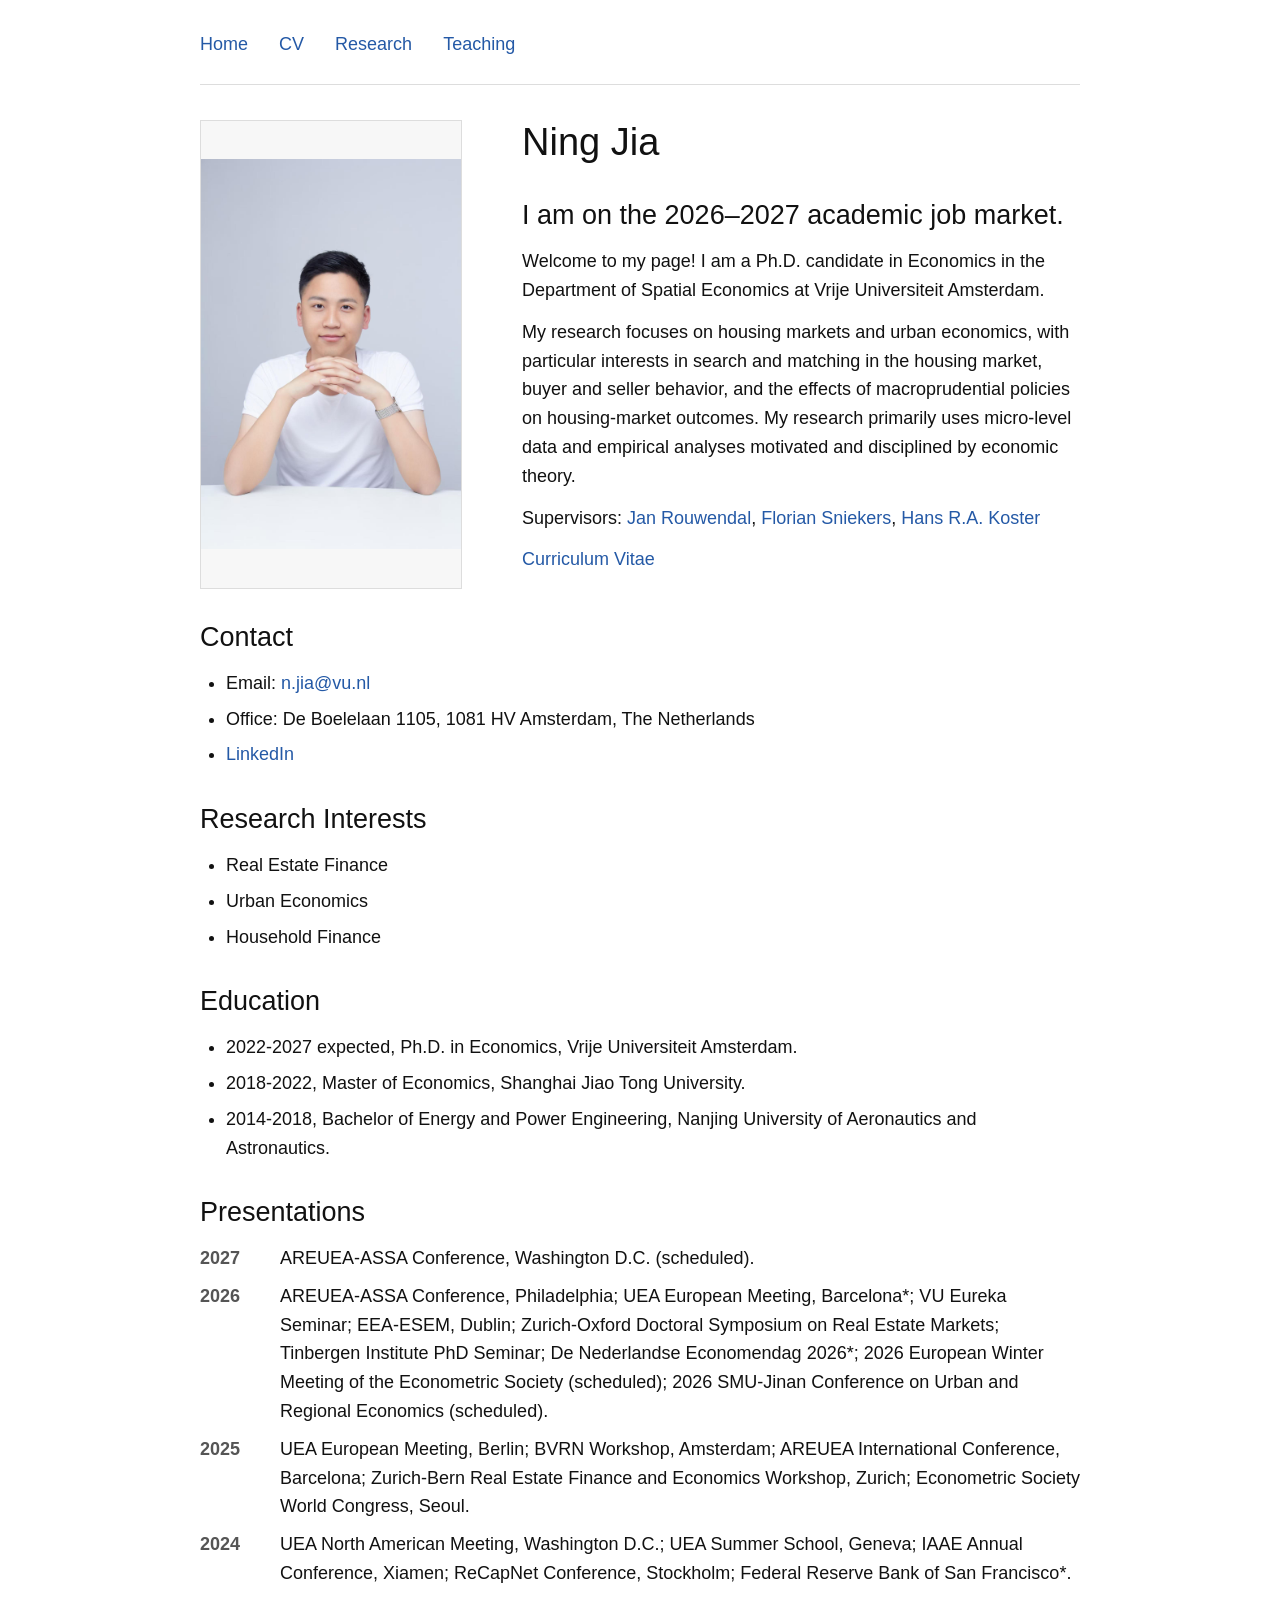
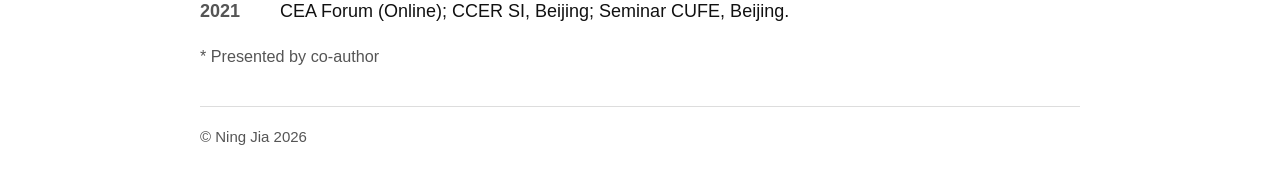
==== index.html @ 7a6d6df1 "Update index.html" ====
<!doctype html>
<html lang="en">
  <head>
    <meta charset="utf-8">
    <meta name="viewport" content="width=device-width, initial-scale=1">
    <title>Home | Ning Jia</title>
    <link rel="stylesheet" href="style.css">
  </head>
  <body>
    <div class="wrapper">
      <nav aria-label="Main navigation">
        <ul>
          <li><a href="index.html">Home</a></li>
          <li><a href="assets/cv.pdf">CV</a></li>
          <li><a href="research.html">Research</a></li>
          <li><a href="teaching.html">Teaching</a></li>
        </ul>
      </nav>
      <hr>

      <main>
        <section class="profile">
          <img class="portrait" src="assets/portrait.jpg" alt="Ning Jia">
          <div>
    <div>
      <h1>Ning Jia</h1>
      <h2>I am on the 2026–2027 academic job market.</h2>
      <p>
        Welcome to my page! I am a Ph.D. candidate in Economics in the
        Department of Spatial Economics at Vrije Universiteit Amsterdam.
      </p>
      <p>
        My research focuses on housing markets and urban economics, with
        particular interests in search and matching in the housing market, buyer and seller
        behavior, and the effects of macroprudential policies on housing-market
        outcomes. My research primarily uses micro-level data and empirical analyses motivated and disciplined by economic theory.
      </p>
            <p>Supervisors: <a href="https://tinbergen.nl/person/1133/jan-rouwendal" target="_blank" rel="noreferrer">Jan Rouwendal</a>,
<a href="https://sites.google.com/site/floriansniekers/" target="_blank" rel="noreferrer">Florian Sniekers</a>,
<a href="https://www.urbaneconomics.nl/" target="_blank" rel="noreferrer">Hans R.A. Koster</a></p>
            <p><a href="assets/cv.pdf">Curriculum Vitae</a></p>
          </div>
        </section>

        <h2>Contact</h2>
        <ul>
          <li>Email: <a href="mailto:n.jia@vu.nl">n.jia@vu.nl</a></li>
          <li>Office: De Boelelaan 1105, 1081 HV Amsterdam, The Netherlands</li>
          <li><a href="https://www.linkedin.com/in/ning-jia-291900110/" target="_blank" rel="noreferrer">LinkedIn</a></li>
        </ul>

        <h2>Research Interests</h2>
        <ul>
          <li>Real Estate Finance</li>        
          <li>Urban Economics</li>
          <li>Household Finance</li>
        </ul>

        <h2>Education</h2>
        <ul>
          <li>2022-2027 expected, Ph.D. in Economics, Vrije Universiteit Amsterdam.</li>
          <li>2018-2022, Master of Economics, Shanghai Jiao Tong University.</li>
          <li>2014-2018, Bachelor of Energy and Power Engineering, Nanjing University of Aeronautics and Astronautics.</li>
        </ul>
      </main>

      <h2>Presentations</h2> 

<ul class="presentation-list"> 
  <li><span class="year">2027</span><span>AREUEA-ASSA Conference, Washington D.C. (scheduled).</span></li> 
  
  <li><span class="year">2026</span><span>AREUEA-ASSA Conference, Philadelphia; UEA European Meeting, Barcelona*; VU Eureka Seminar; EEA-ESEM, Dublin;  Zurich-Oxford Doctoral Symposium on Real Estate Markets; Tinbergen Institute PhD Seminar; De Nederlandse Economendag 2026*; 2026 European Winter Meeting of the Econometric Society (scheduled); 2026 SMU-Jinan Conference on Urban and Regional Economics (scheduled).</span></li> 
  
  <li><span class="year">2025</span><span>UEA European Meeting, Berlin; BVRN Workshop, Amsterdam; AREUEA International Conference, Barcelona; Zurich-Bern Real Estate Finance and Economics Workshop, Zurich; Econometric Society World Congress, Seoul.</span></li> 
  
  <li><span class="year">2024</span><span>UEA North American Meeting, Washington D.C.; UEA Summer School, Geneva; IAAE Annual Conference, Xiamen; ReCapNet Conference, Stockholm; Federal Reserve Bank of San Francisco*.</span></li> 
  
  <li><span class="year">2021</span><span>CEA Forum (Online); CCER SI, Beijing; Seminar CUFE, Beijing.</span></li> 
</ul> 

<p class="muted" style="font-size: 0.9em;">
  * Presented by co-author
</p>

      <footer>© Ning Jia 2026</footer>
    </div>
  </body>
</html>
---- style.css ----
body {
  margin: 0;
  background: #fff;
  color: #111;
  font-family: -apple-system, BlinkMacSystemFont, "Segoe UI", Helvetica, Arial, sans-serif;
  font-size: 18px;
  line-height: 1.6;
}

.wrapper {
  max-width: 880px;
  margin: 0 auto;
  padding: 30px 24px 42px;
}

a {
  color: #2459a6;
  text-decoration: none;
}

a:hover {
  text-decoration: underline;
}

nav ul {
  margin: 0 0 18px;
  padding: 0;
  list-style: none;
}

nav li {
  display: inline-block;
  margin-right: 26px;
}

hr {
  height: 1px;
  margin: 0 0 34px;
  border: 0;
  border-top: 1px solid #ddd;
}

h1 {
  margin: 0 0 8px;
  font-size: 38px;
  line-height: 1.2;
  font-weight: 400;
}

h2 {
  margin: 34px 0 14px;
  font-size: 27px;
  line-height: 1.25;
  font-weight: 500;
}

h3 {
  margin: 24px 0 5px;
  font-size: 20px;
  line-height: 1.35;
  font-weight: 600;
}

p {
  margin: 0 0 13px;
}

ul {
  margin-top: 0;
  padding-left: 26px;
}

li {
  margin-bottom: 7px;
}

.profile {
  display: grid;
  grid-template-columns: 280px minmax(0, 1fr);
  gap: 42px;
  align-items: start;
  margin-bottom: 34px;
}

.portrait {
  display: grid;
  place-items: center;
  width: 260px;
  min-height: 310px;
  border: 1px solid #ddd;
  background: #f7f7f7;
  color: #555;
  font-size: 46px;
  font-weight: 600;
}

.muted {
  color: #555;
}

.paper {
  margin-bottom: 30px;
}

.paper-title {
  font-weight: 600;
}

.job-market {
  margin: 10px 0 34px;
  padding: 0;
  border: 0;
  background: transparent;
}

.job-market-layout {
  display: grid;
  grid-template-columns: 1fr;
  gap: 18px;
}

figure {
  margin: 12px 0 0;
  min-height: 420px;
  background: #fff;
}

img {
  display: block;
  width: 100%;
  min-height: 420px;
  height: 100%;
  object-fit: contain;
  border: 1px solid #ddd;
}

.presentation-list {
  padding-left: 0;
  list-style: none;
}

.presentation-list li {
  display: grid;
  grid-template-columns: 64px minmax(0, 1fr);
  gap: 16px;
  margin-bottom: 9px;
}

.year {
  color: #555;
  font-weight: 600;
}

footer {
  margin-top: 36px;
  padding-top: 18px;
  border-top: 1px solid #ddd;
  color: #555;
  font-size: 15px;
}

@media (max-width: 680px) {
  body {
    font-size: 17px;
  }

  .profile,
  .job-market-layout,
  .presentation-list li {
    grid-template-columns: 1fr;
  }

  .portrait {
    width: min(100%, 300px);
    min-height: 340px;
  }

  figure,
  img {
    min-height: 280px;
  }

  nav li {
    margin-right: 16px;
    margin-bottom: 6px;
  }
}
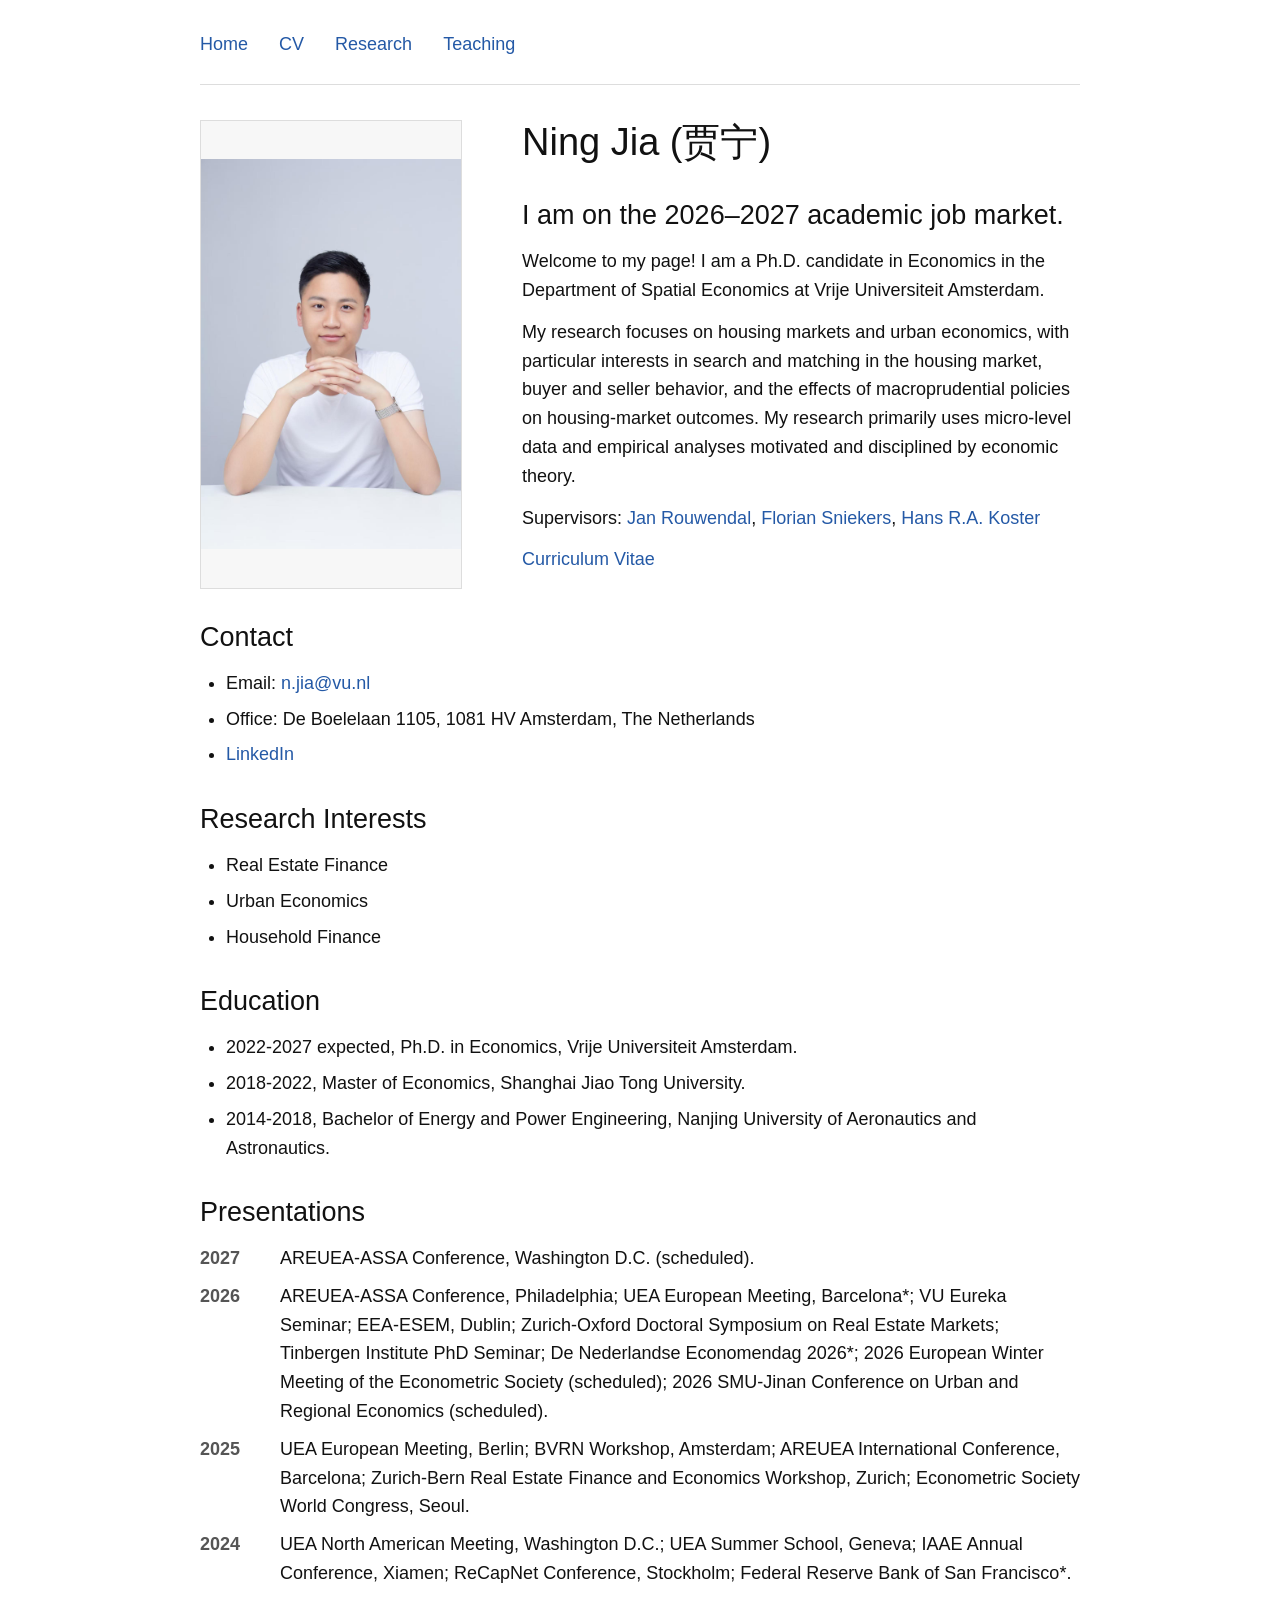
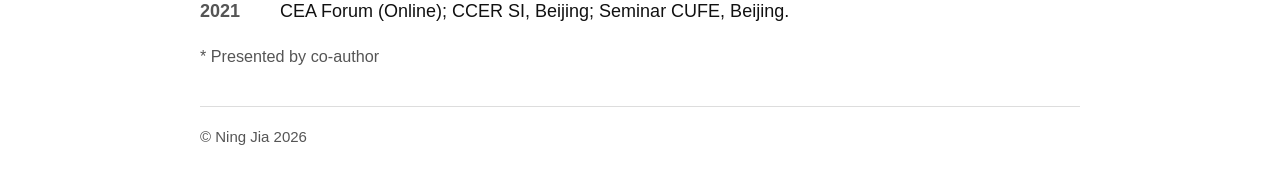
==== commit 60dc372a: "Update index.html" ====
--- a/index.html
+++ b/index.html
@@ -23,7 +23,7 @@
           <img class="portrait" src="assets/portrait.jpg" alt="Ning Jia">
           <div>
     <div>
-      <h1>Ning Jia</h1>
+      <h1>Ning Jia (贾宁)</h1>
       <h2>I am on the 2026–2027 academic job market.</h2>
       <p>
         Welcome to my page! I am a Ph.D. candidate in Economics in the
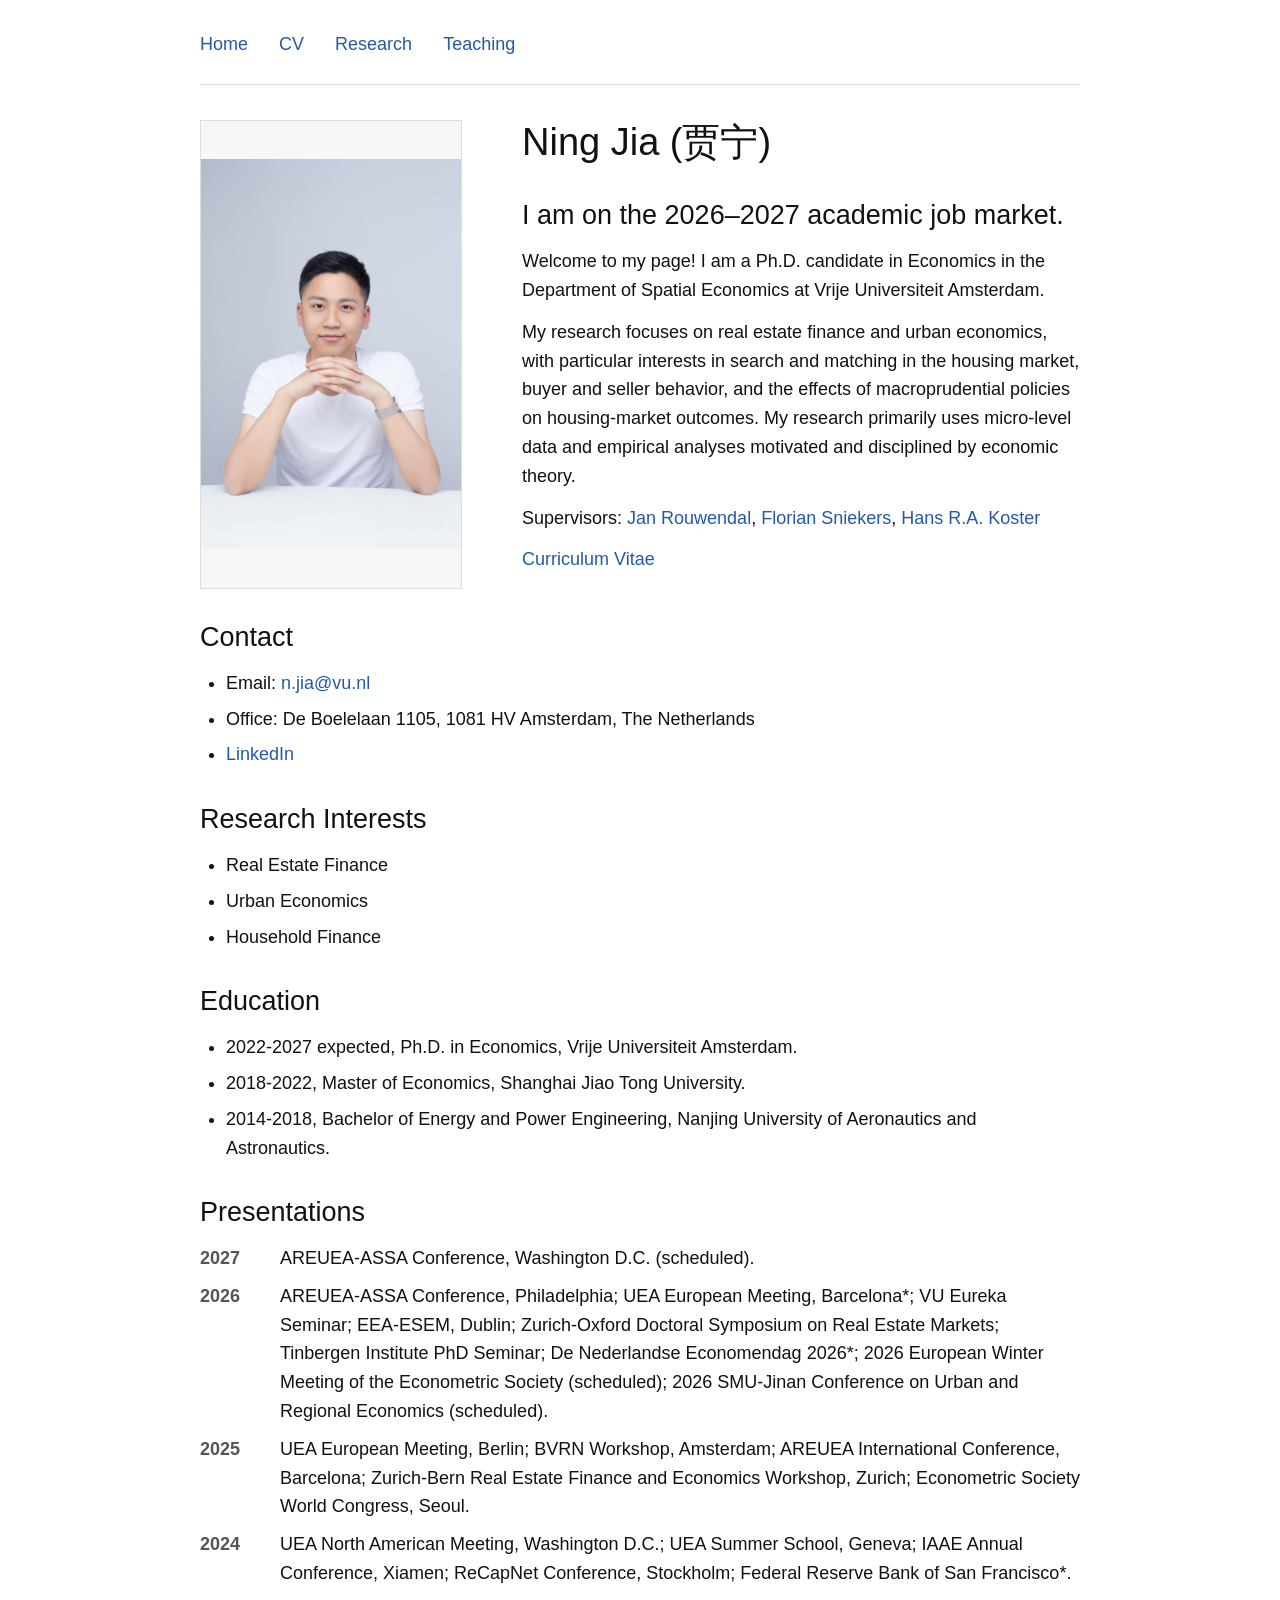
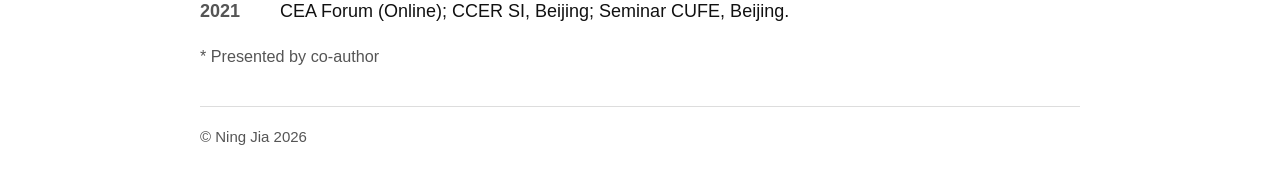
==== commit daa22e0d: "Update research focus in index.html" ====
--- a/index.html
+++ b/index.html
@@ -30,7 +30,7 @@
         Department of Spatial Economics at Vrije Universiteit Amsterdam.
       </p>
       <p>
-        My research focuses on housing markets and urban economics, with
+        My research focuses on real estate finance and urban economics, with
         particular interests in search and matching in the housing market, buyer and seller
         behavior, and the effects of macroprudential policies on housing-market
         outcomes. My research primarily uses micro-level data and empirical analyses motivated and disciplined by economic theory.
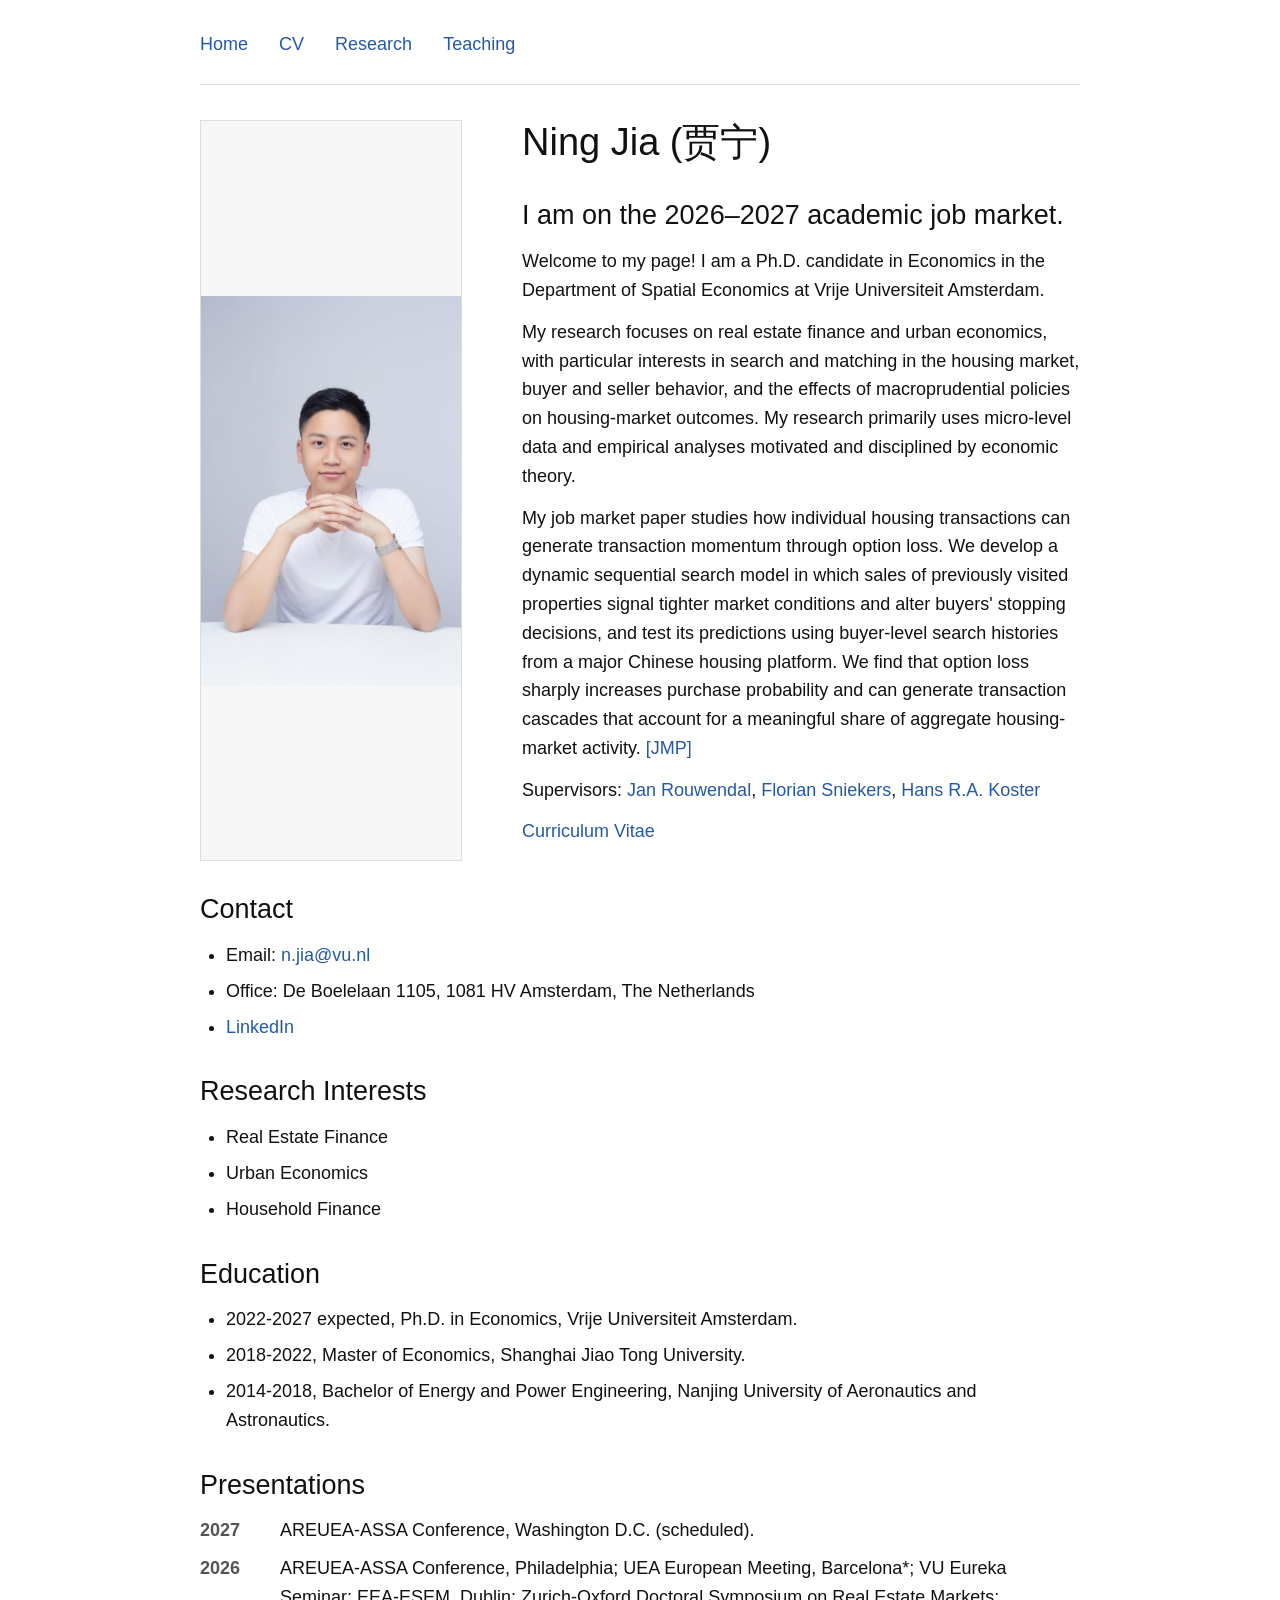
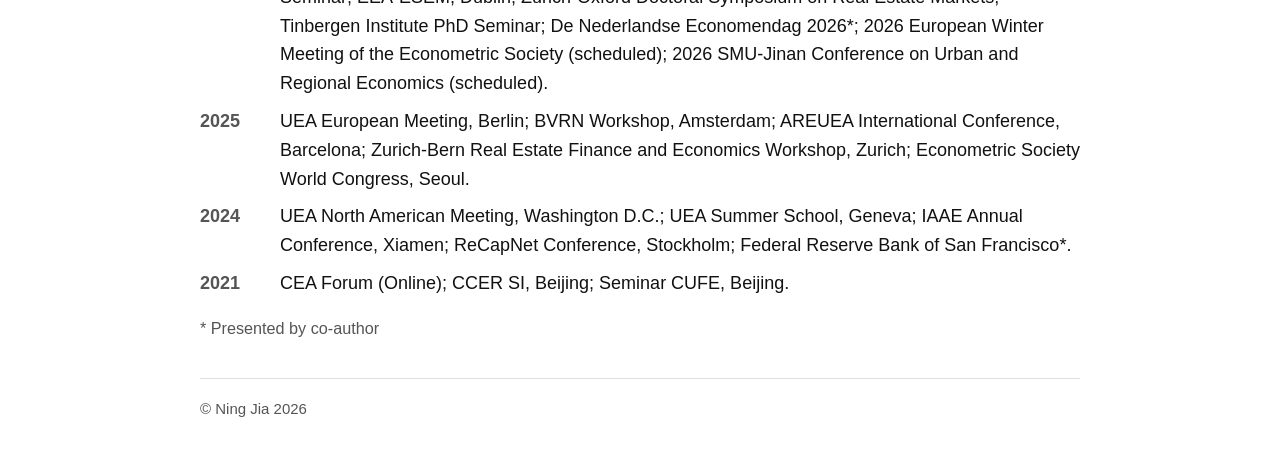
==== commit 3e87b812: "Update index.html" ====
--- a/index.html
+++ b/index.html
@@ -35,7 +35,10 @@
         behavior, and the effects of macroprudential policies on housing-market
         outcomes. My research primarily uses micro-level data and empirical analyses motivated and disciplined by economic theory.
       </p>
-            <p>Supervisors: <a href="https://tinbergen.nl/person/1133/jan-rouwendal" target="_blank" rel="noreferrer">Jan Rouwendal</a>,
+      <p>
+      My job market paper studies how individual housing transactions can generate transaction momentum through option loss. We develop a dynamic sequential search model in which sales of previously visited properties signal tighter market conditions and alter buyers' stopping decisions, and test its predictions using buyer-level search histories from a major Chinese housing platform. We find that option loss sharply increases purchase probability and can generate transaction cascades that account for a meaningful share of aggregate housing-market activity. <a href="https://papers.ssrn.com/sol3/papers.cfm?abstract_id=6877253" target="_blank" rel="noreferrer">[JMP]</a>
+      <p>
+      <p>Supervisors: <a href="https://tinbergen.nl/person/1133/jan-rouwendal" target="_blank" rel="noreferrer">Jan Rouwendal</a>,
 <a href="https://sites.google.com/site/floriansniekers/" target="_blank" rel="noreferrer">Florian Sniekers</a>,
 <a href="https://www.urbaneconomics.nl/" target="_blank" rel="noreferrer">Hans R.A. Koster</a></p>
             <p><a href="assets/cv.pdf">Curriculum Vitae</a></p>
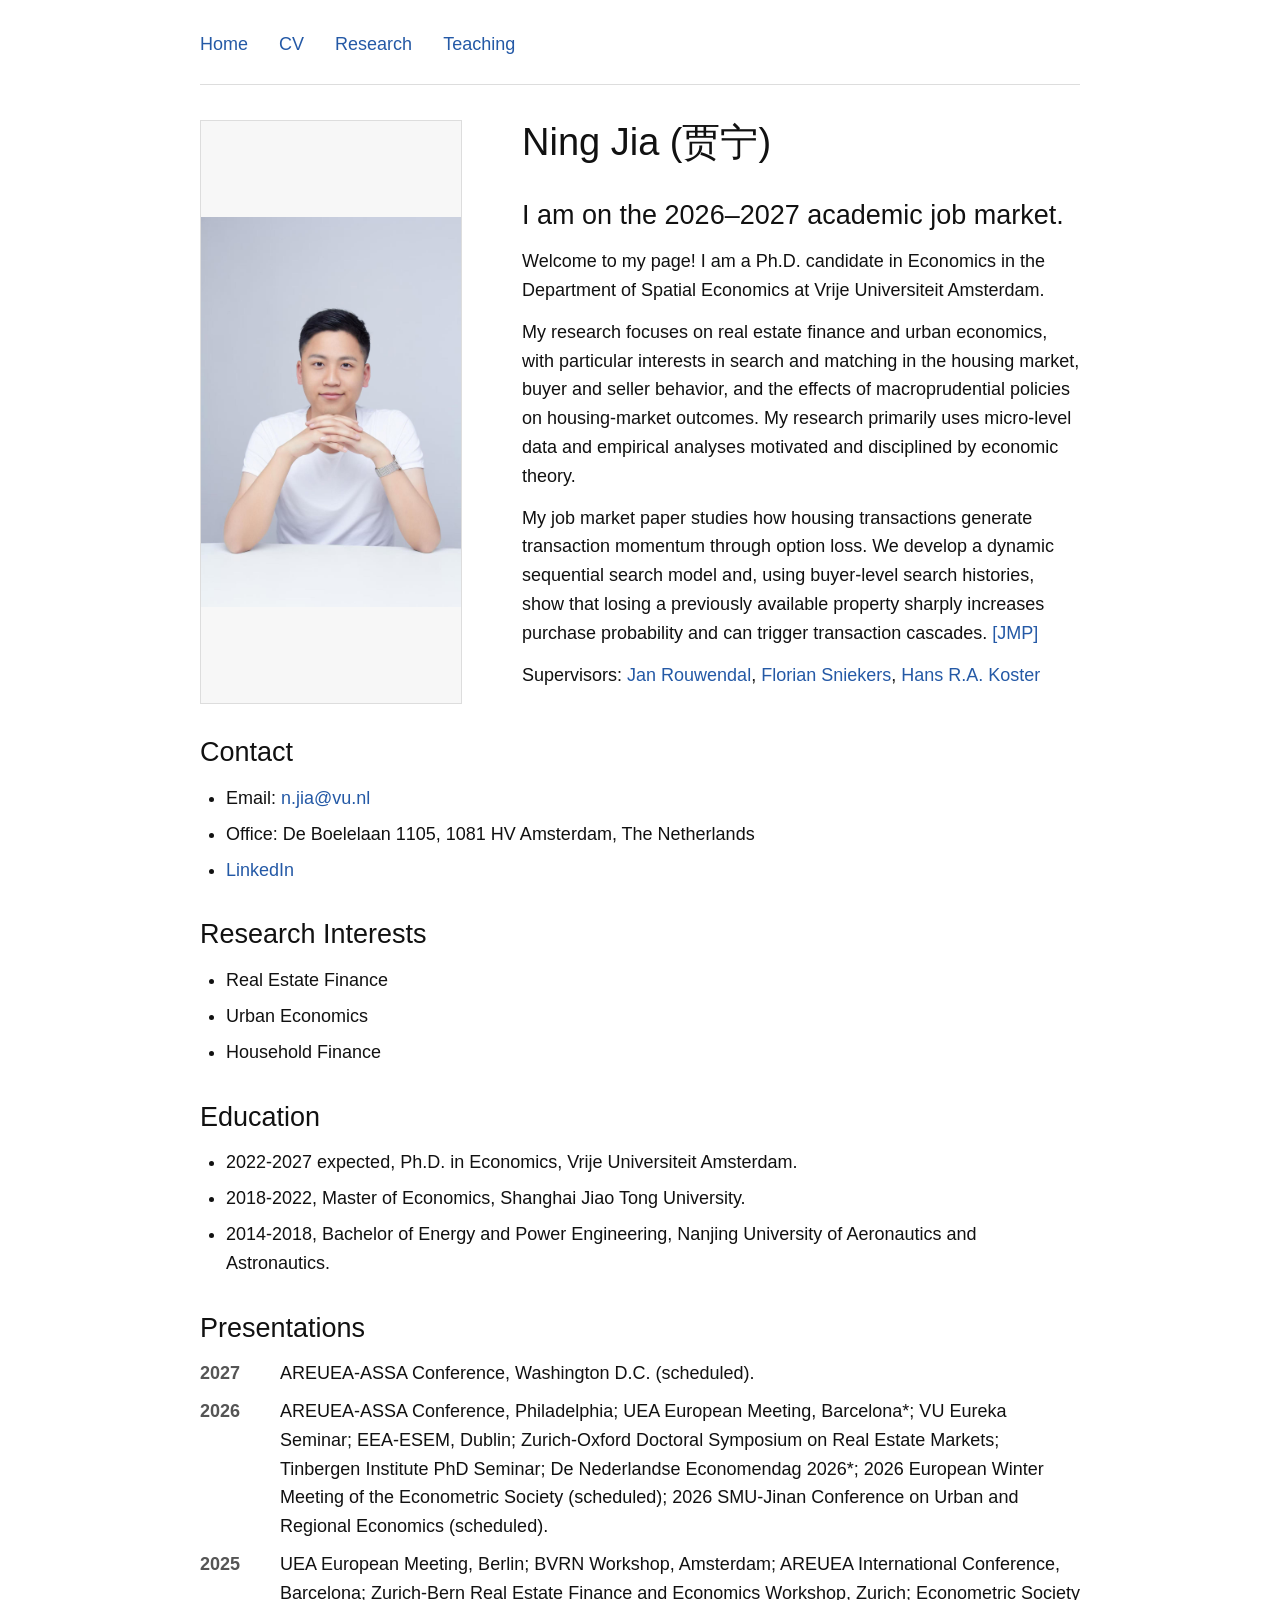
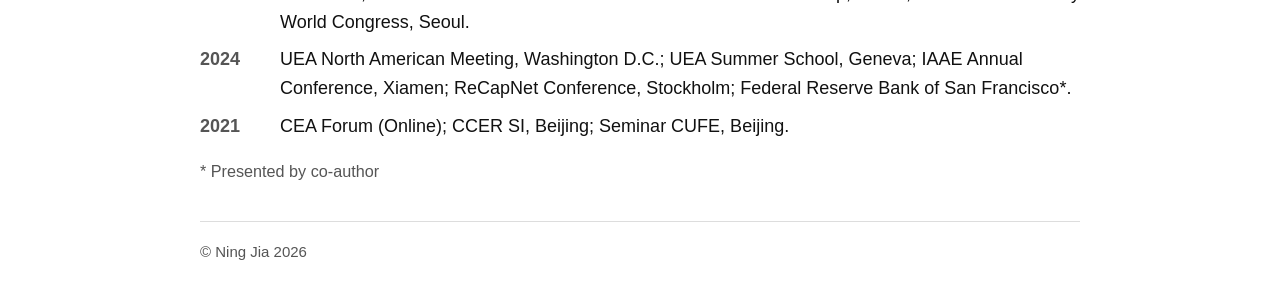
==== commit ba39ea52: "Update index.html" ====
--- a/index.html
+++ b/index.html
@@ -36,12 +36,13 @@
         outcomes. My research primarily uses micro-level data and empirical analyses motivated and disciplined by economic theory.
       </p>
       <p>
-      My job market paper studies how individual housing transactions can generate transaction momentum through option loss. We develop a dynamic sequential search model in which sales of previously visited properties signal tighter market conditions and alter buyers' stopping decisions, and test its predictions using buyer-level search histories from a major Chinese housing platform. We find that option loss sharply increases purchase probability and can generate transaction cascades that account for a meaningful share of aggregate housing-market activity. <a href="https://papers.ssrn.com/sol3/papers.cfm?abstract_id=6877253" target="_blank" rel="noreferrer">[JMP]</a>
+      My job market paper studies how housing transactions generate transaction momentum through option loss. We develop a dynamic sequential search model and, using buyer-level search histories, show that losing a previously available property sharply increases purchase probability and can trigger transaction cascades. <a href="https://papers.ssrn.com/sol3/papers.cfm?abstract_id=6877253" target="_blank" rel="noreferrer">[JMP]</a>      
+      <p>
       <p>
       <p>Supervisors: <a href="https://tinbergen.nl/person/1133/jan-rouwendal" target="_blank" rel="noreferrer">Jan Rouwendal</a>,
 <a href="https://sites.google.com/site/floriansniekers/" target="_blank" rel="noreferrer">Florian Sniekers</a>,
 <a href="https://www.urbaneconomics.nl/" target="_blank" rel="noreferrer">Hans R.A. Koster</a></p>
-            <p><a href="assets/cv.pdf">Curriculum Vitae</a></p>
+          
           </div>
         </section>
 
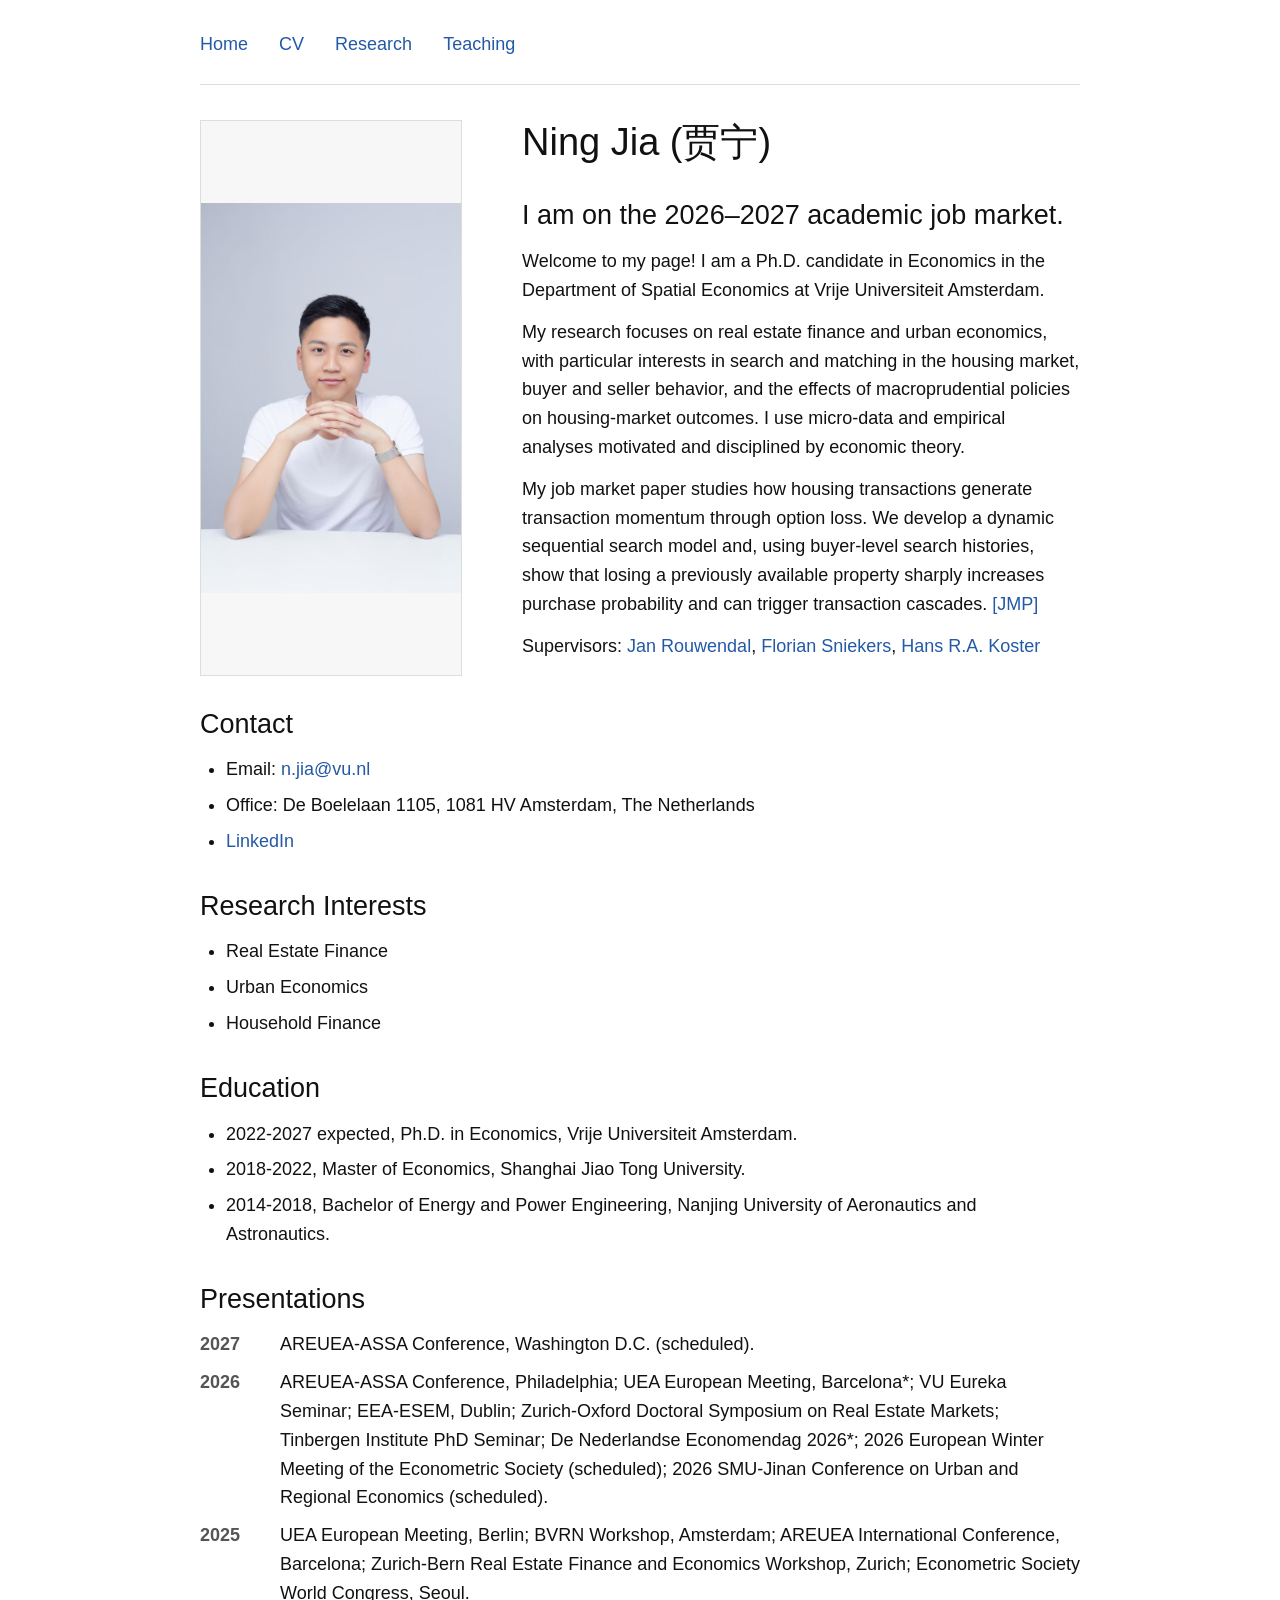
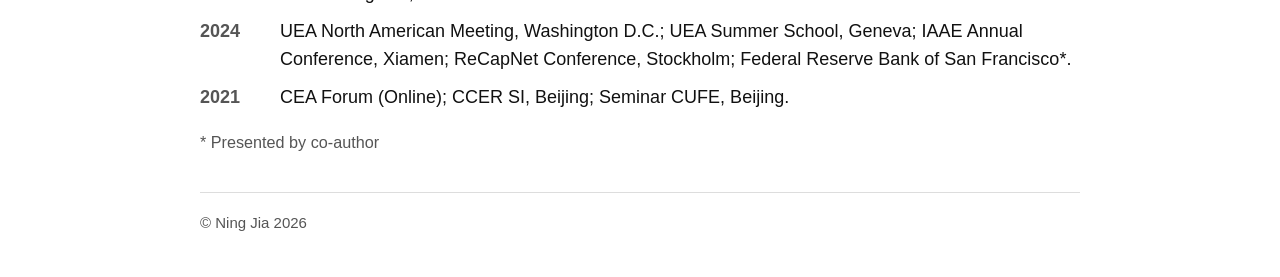
==== commit 98c2d1e6: "Update research methodology description in index.html Rephrase the description of research methodolo" ====
--- a/index.html
+++ b/index.html
@@ -33,7 +33,7 @@
         My research focuses on real estate finance and urban economics, with
         particular interests in search and matching in the housing market, buyer and seller
         behavior, and the effects of macroprudential policies on housing-market
-        outcomes. My research primarily uses micro-level data and empirical analyses motivated and disciplined by economic theory.
+        outcomes. I use micro-data and empirical analyses motivated and disciplined by economic theory.
       </p>
       <p>
       My job market paper studies how housing transactions generate transaction momentum through option loss. We develop a dynamic sequential search model and, using buyer-level search histories, show that losing a previously available property sharply increases purchase probability and can trigger transaction cascades. <a href="https://papers.ssrn.com/sol3/papers.cfm?abstract_id=6877253" target="_blank" rel="noreferrer">[JMP]</a>      
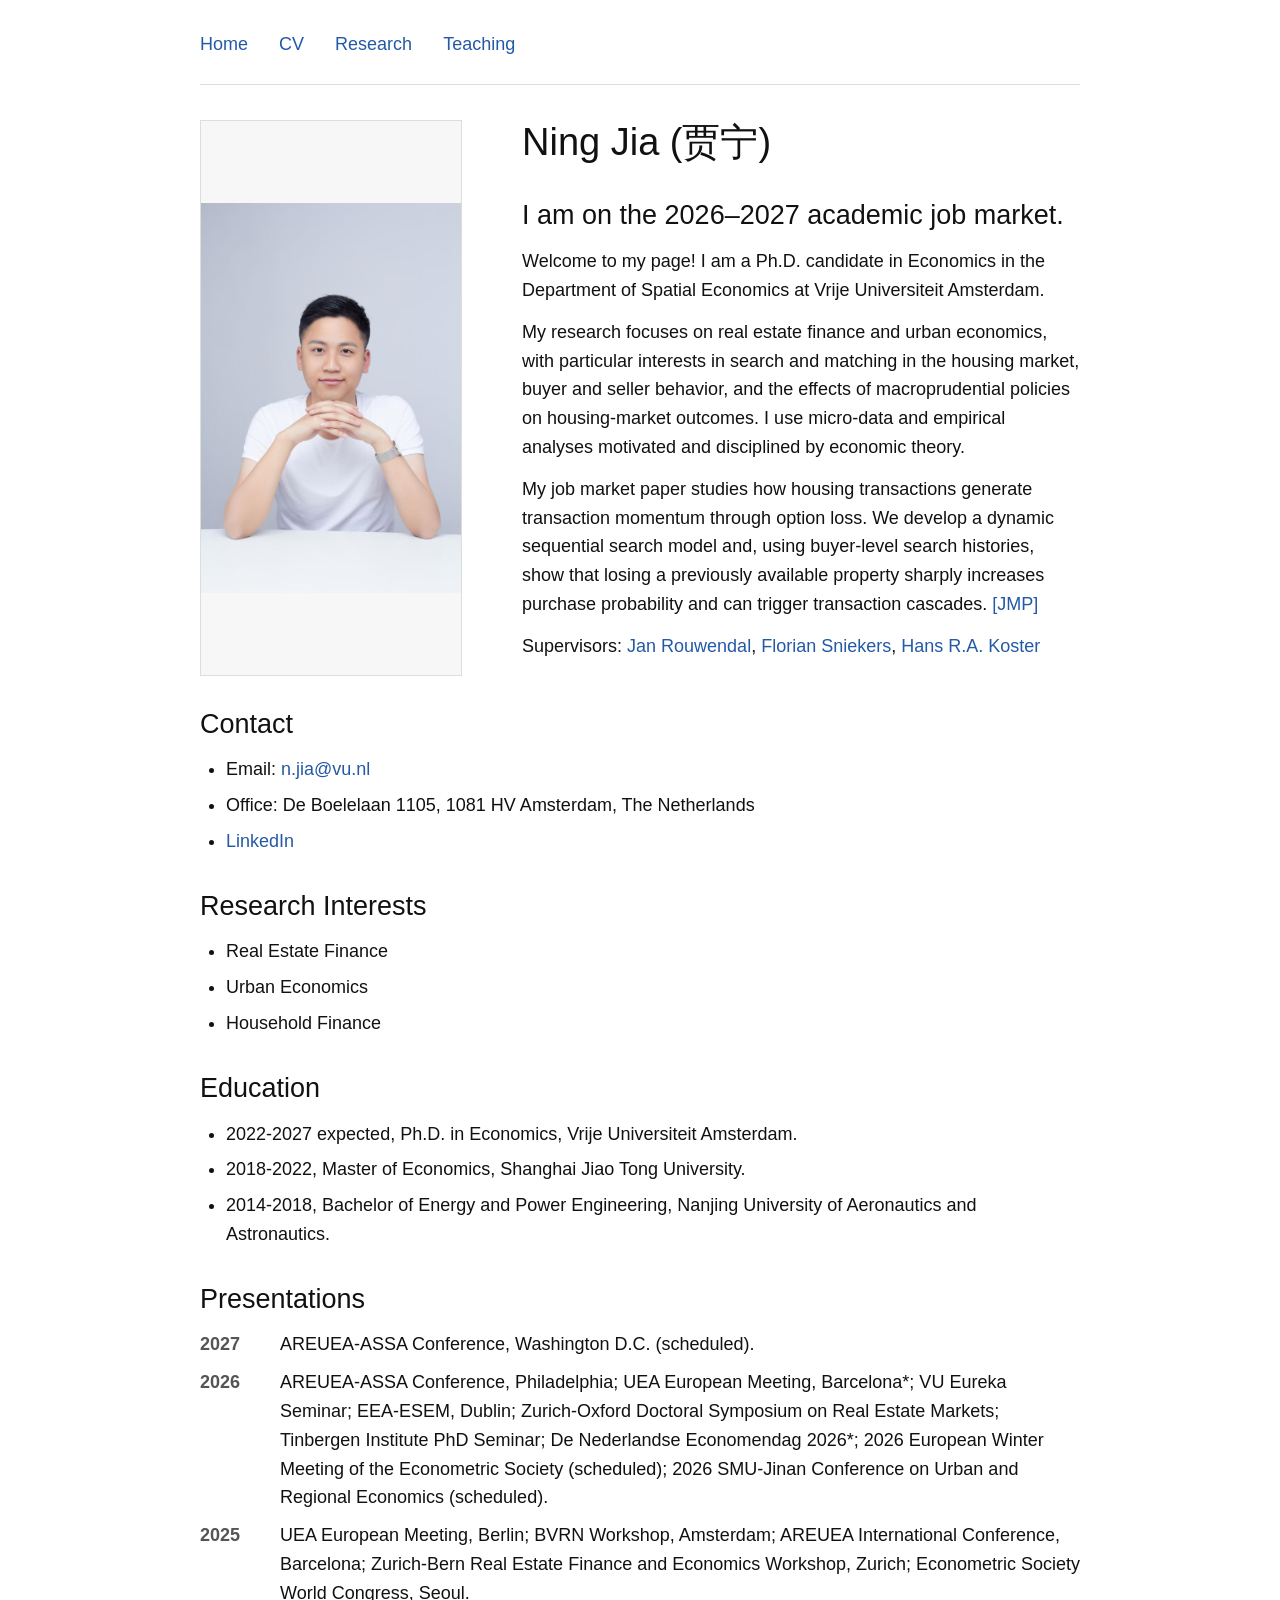
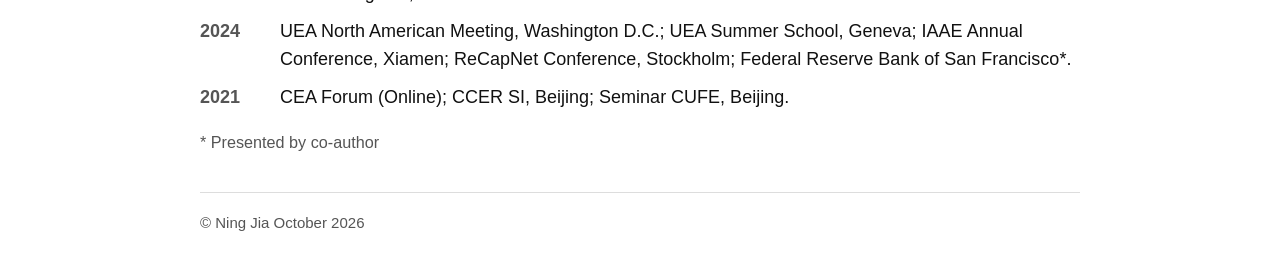
==== commit 5ee2bcd7: "Update footer year to October 2026" ====
--- a/index.html
+++ b/index.html
@@ -36,7 +36,7 @@
         outcomes. I use micro-data and empirical analyses motivated and disciplined by economic theory.
       </p>
       <p>
-      My job market paper studies how housing transactions generate transaction momentum through option loss. We develop a dynamic sequential search model and, using buyer-level search histories, show that losing a previously available property sharply increases purchase probability and can trigger transaction cascades. <a href="https://papers.ssrn.com/sol3/papers.cfm?abstract_id=6877253" target="_blank" rel="noreferrer">[JMP]</a>      
+      My job market paper studies how housing transactions generate transaction momentum through option loss. We develop a dynamic sequential search model and, using buyer-level search histories, show that losing a previously available property sharply increases purchase probability and can trigger transaction cascades.  <a href="assets/Option Loss and Transaction Cascades.pdf" target="_blank" rel="noreferrer">[JMP]</a>      
       <p>
       <p>
       <p>Supervisors: <a href="https://tinbergen.nl/person/1133/jan-rouwendal" target="_blank" rel="noreferrer">Jan Rouwendal</a>,
@@ -86,7 +86,7 @@
   * Presented by co-author
 </p>
 
-      <footer>© Ning Jia 2026</footer>
+      <footer>© Ning Jia October 2026</footer>
     </div>
   </body>
 </html>
